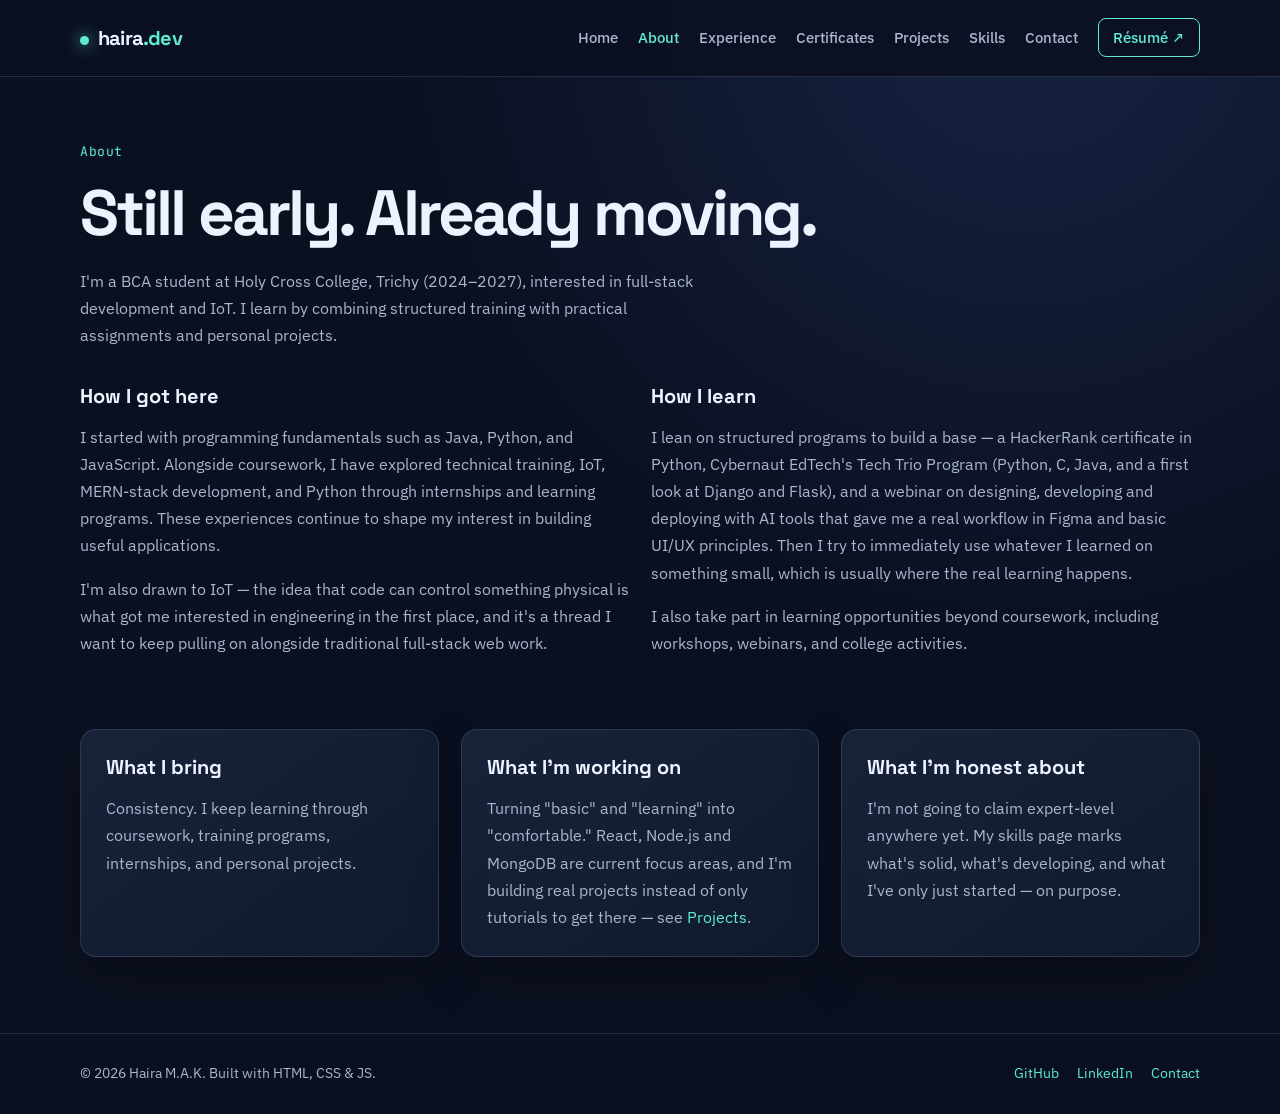
==== about.html @ 20e8e311 "Add files via upload" ====
<!DOCTYPE html>
<html lang="en">
<head>
<meta charset="UTF-8" />
<meta name="viewport" content="width=device-width, initial-scale=1.0" />
<title>About — Haira M.A.K</title>
<link rel="preconnect" href="https://fonts.googleapis.com">
<link rel="preconnect" href="https://fonts.gstatic.com" crossorigin>
<link href="https://fonts.googleapis.com/css2?family=Space+Grotesk:wght@500;600;700&family=IBM+Plex+Sans:wght@400;500;600&family=JetBrains+Mono:wght@400;500;600&display=swap" rel="stylesheet">
<link rel="stylesheet" href="style.css" />
</head>
<body>

<nav class="site-nav">
  <div class="container">
    <a href="index.html" class="brand"><span class="dot"></span>haira<span class="path">.dev</span></a>
    <button class="nav-toggle" aria-label="Toggle navigation" aria-expanded="false">☰</button>
    <ul class="nav-links">
      <li><a href="index.html">Home</a></li>
      <li><a href="about.html" class="active">About</a></li>
      <li><a href="experience.html">Experience</a></li>
      <li><a href="certificates.html">Certificates</a></li>
      <li><a href="projects.html">Projects</a></li>
      <li><a href="skills.html">Skills</a></li>
      <li><a href="contact.html">Contact</a></li>
      <li><a href="resume.html" class="nav-cta" target="_blank" rel="noopener">Résumé ↗</a></li>
    </ul>
  </div>
</nav>

<section style="padding-top:64px;">
  <div class="container">
    <div class="section-head reveal">
      <div class="eyebrow">About</div>
      <h1>Still early. Already moving.</h1>
      <p style="max-width:64ch;">
        I'm a BCA student at Holy Cross College, Trichy (2024–2027), interested in full-stack development and IoT.
        I learn by combining structured training with practical assignments and personal projects.
      </p>
    </div>

    <div class="grid grid-2 reveal">
      <div>
        <h3>How I got here</h3>
        <p>
          I started with programming fundamentals such as Java, Python, and JavaScript. Alongside coursework,
          I have explored technical training, IoT, MERN-stack development, and Python through internships
          and learning programs. These experiences continue to shape my interest in building useful applications.
        </p>
        <p>
          I'm also drawn to IoT — the idea that code can control something physical is what got me interested in
          engineering in the first place, and it's a thread I want to keep pulling on alongside traditional
          full-stack web work.
        </p>
      </div>
      <div>
        <h3>How I learn</h3>
        <p>
          I lean on structured programs to build a base — a HackerRank certificate in Python, Cybernaut EdTech's
          Tech Trio Program (Python, C, Java, and a first look at Django and Flask), and a webinar on designing,
          developing and deploying with AI tools that gave me a real workflow in Figma and basic UI/UX principles.
          Then I try to immediately use whatever I learned on something small, which is usually where the real
          learning happens.
        </p>
        <p>
          I also take part in learning opportunities beyond coursework, including workshops,
          webinars, and college activities.
        </p>
      </div>
    </div>

    <div class="grid grid-3" style="margin-top:56px;">
      <div class="card reveal">
        <h3>What I bring</h3>
        <p>Consistency. I keep learning through coursework, training programs, internships, and personal projects.</p>
      </div>
      <div class="card reveal">
        <h3>What I'm working on</h3>
        <p>Turning "basic" and "learning" into "comfortable." React, Node.js and MongoDB are current focus areas, and I'm building real projects instead of only tutorials to get there — see <a href="projects.html" style="color:var(--accent-cyan);">Projects</a>.</p>
      </div>
      <div class="card reveal">
        <h3>What I'm honest about</h3>
        <p>I'm not going to claim expert-level anywhere yet. My skills page marks what's solid, what's developing, and what I've only just started — on purpose.</p>
      </div>
    </div>
  </div>
</section>

<footer>
  <div class="container">
    <span>© <span id="year"></span> Haira M.A.K. Built with HTML, CSS &amp; JS.</span>
    <div class="footer-links">
      <a href="https://github.com/HxGalaxy-offical" target="_blank" rel="noopener">GitHub</a>
      <a href="https://linkedin.com/in/haira-m-a-k" target="_blank" rel="noopener">LinkedIn</a>
      <a href="contact.html">Contact</a>
    </div>
  </div>
</footer>

<script src="js/script.js"></script>
<script>document.getElementById('year').textContent = new Date().getFullYear();</script>
</body>
</html>
---- style.css ----
/* Haira M.A.K — Portfolio Stylesheet */
:root {
  --bg: #0b1020;
  --surface: #121a2e;
  --surface-light: #19243b;
  --text: #edf2ff;
  --muted: #aab6ce;
  --line: rgba(180, 196, 230, .16);
  --accent-cyan: #5eead4;
  --accent-violet: #9b8cff;
  --accent-amber: #f5b942;
  --shadow: 0 18px 50px rgba(0,0,0,.22);
}
* { box-sizing: border-box; }
html { scroll-behavior: smooth; }
body {
  margin: 0;
  background: radial-gradient(circle at 80% 0%, #172344 0, var(--bg) 42%);
  color: var(--text);
  font-family: "IBM Plex Sans", Arial, sans-serif;
  line-height: 1.7;
}
a { color: var(--accent-cyan); text-decoration: none; }
a:hover { color: #fff; }
p { color: var(--muted); margin: 0 0 1rem; }
h1,h2,h3,h4 { font-family: "Space Grotesk", Arial, sans-serif; line-height: 1.2; margin: 0 0 1rem; }
h1 { font-size: clamp(2.2rem, 5vw, 4.4rem); letter-spacing: -.045em; }
h2 { font-size: clamp(1.8rem, 3vw, 2.6rem); }
h3 { font-size: 1.25rem; }
.container { width: min(1120px, calc(100% - 40px)); margin-inline: auto; }
section { padding: 76px 0; }
.site-nav {
  position: sticky; top: 0; z-index: 100;
  background: rgba(11,16,32,.88); backdrop-filter: blur(16px);
  border-bottom: 1px solid var(--line);
}
.site-nav .container { min-height: 76px; display: flex; align-items: center; justify-content: space-between; gap: 24px; }
.brand { color: var(--text); font: 700 1.25rem "Space Grotesk", sans-serif; letter-spacing: -.04em; }
.brand .path { color: var(--accent-cyan); }
.dot { display: inline-block; width: 9px; height: 9px; margin-right: 9px; border-radius: 50%; background: var(--accent-cyan); box-shadow: 0 0 16px var(--accent-cyan); }
.nav-links { display: flex; align-items: center; gap: 20px; list-style: none; margin: 0; padding: 0; }
.nav-links a { color: var(--muted); font-size: .92rem; font-weight: 500; }
.nav-links a:hover, .nav-links a.active { color: var(--accent-cyan); }
.nav-links .nav-cta { border: 1px solid var(--accent-cyan); padding: 9px 14px; border-radius: 8px; color: var(--accent-cyan); }
.nav-toggle { display: none; background: transparent; border: 1px solid var(--line); color: var(--text); border-radius: 8px; padding: 7px 11px; font-size: 1.2rem; }
.hero { min-height: 620px; display: grid; grid-template-columns: 1.35fr .65fr; align-items: center; gap: 70px; padding-block: 90px; }
.hero-kicker, .eyebrow, .project-status, .timeline-date, .role-line {
  font-family: "JetBrains Mono", monospace; color: var(--accent-cyan); font-size: .82rem; letter-spacing: .04em;
}
.hero-kicker { margin-bottom: 22px; }
.hero h1 { max-width: 850px; }
.role-line { min-height: 30px; margin: 18px 0; color: var(--accent-amber); }
.hero-photo { position: relative; display: grid; place-items: center; width: min(100%, 340px); aspect-ratio: 1; margin: auto; border: 1px solid rgba(94,234,212,.3); border-radius: 50%; background: radial-gradient(circle, #23385a, #10182b 70%); box-shadow: 0 0 80px rgba(94,234,212,.12); }
.avatar-mono { font: 700 6rem "Space Grotesk", sans-serif; color: var(--accent-cyan); }
.hero-photo svg { position: absolute; inset: 0; width: 100%; height: 100%; }
.btn-row { display: flex; flex-wrap: wrap; gap: 12px; margin: 28px 0; }
.btn { display: inline-flex; align-items: center; justify-content: center; padding: 12px 19px; border: 1px solid var(--line); border-radius: 9px; color: var(--text); font-weight: 600; transition: .2s; }
.btn:hover { transform: translateY(-2px); border-color: var(--accent-cyan); }
.btn-primary { background: var(--accent-cyan); border-color: var(--accent-cyan); color: #07151b; }
.btn-primary:hover { color: #07151b; background: #8ff5e4; }
.stat-row { display: flex; flex-wrap: wrap; gap: 28px; margin-top: 38px; }
.stat { display: flex; flex-direction: column; }
.stat b { color: var(--text); font: 700 1.6rem "Space Grotesk", sans-serif; }
.stat span { color: var(--muted); font-size: .85rem; }
.section-head { margin-bottom: 34px; }
.section-head .eyebrow { margin-bottom: 12px; }
.section-head p { max-width: 70ch; }
.grid { display: grid; gap: 22px; }
.grid-2 { grid-template-columns: repeat(2, minmax(0,1fr)); }
.grid-3 { grid-template-columns: repeat(3, minmax(0,1fr)); }
.card, .skill-category, .skill-visual, .contact-link, .editme-block {
  background: linear-gradient(145deg, rgba(25,36,59,.94), rgba(17,26,45,.94));
  border: 1px solid var(--line); border-radius: 16px; padding: 25px; box-shadow: var(--shadow);
}
.card { height: 100%; }
.card h3 { color: var(--text); }
.card p:last-child { margin-bottom: 0; }
.tag { display: inline-block; margin: 5px 5px 0 0; padding: 5px 10px; border-radius: 999px; background: rgba(170,182,206,.1); color: var(--muted); font-size: .78rem; }
.tag-cyan { color: var(--accent-cyan); background: rgba(94,234,212,.1); }
.tag-violet { color: var(--accent-violet); background: rgba(155,140,255,.12); }
.tag-amber { color: var(--accent-amber); background: rgba(245,185,66,.1); }
.skill-visual { max-width: 800px; }
.bar-row { display: grid; grid-template-columns: 110px 1fr 48px; align-items: center; gap: 14px; margin: 16px 0; color: var(--text); }
.bar-track { height: 9px; overflow: hidden; border-radius: 99px; background: #29344c; }
.bar-fill { width: 0; height: 100%; border-radius: inherit; background: linear-gradient(90deg, var(--accent-violet), var(--accent-cyan)); transition: width 1s ease; }
.bar-pct, .level { color: var(--accent-cyan); font: .8rem "JetBrains Mono", monospace; }
.skill-category { margin: 22px 0; }
.skill-item { padding: 15px 0; }
.skill-item-head { display: flex; justify-content: space-between; gap: 12px; margin-bottom: 10px; }
.skill-source { color: var(--muted); font-size: .88rem; margin-top: 9px; }
.timeline { border-left: 1px solid rgba(94,234,212,.4); margin-left: 10px; padding-left: 28px; }
.timeline-item { position: relative; padding: 0 0 34px; }
.timeline-item::before { content: ""; position: absolute; left: -35px; top: 5px; width: 12px; height: 12px; border-radius: 50%; background: var(--accent-cyan); box-shadow: 0 0 15px rgba(94,234,212,.5); }
.timeline-item.current h3 { color: var(--accent-cyan); }
.timeline-org, .cert-issuer { color: var(--accent-violet); font-weight: 600; margin: -6px 0 10px; }
.timeline-item ul, .feature-list { color: var(--muted); padding-left: 22px; }
.filter-bar { display: flex; flex-wrap: wrap; gap: 9px; margin-bottom: 26px; }
.filter-btn { padding: 9px 14px; border: 1px solid var(--line); border-radius: 999px; background: transparent; color: var(--muted); cursor: pointer; }
.filter-btn:hover, .filter-btn.active { color: #07151b; background: var(--accent-cyan); border-color: var(--accent-cyan); }
.cert-icon { font-size: 2.2rem; margin: 10px 0; }
.cert-badge { display: inline-block; padding: 5px 10px; border-radius: 99px; background: rgba(155,140,255,.14); color: var(--accent-violet); font-size: .78rem; }
.cert-badge.winner { color: var(--accent-amber); background: rgba(245,185,66,.12); }
.cert-badge.participation { color: var(--accent-cyan); background: rgba(94,234,212,.1); }
.cert-meta, .project-note { color: var(--muted); font-size: .86rem; margin-top: 14px; }
.project-status { margin-bottom: 15px; }
.project-stack { margin-top: 16px; }
.contact-grid { display: grid; grid-template-columns: 1.1fr .9fr; gap: 35px; align-items: start; }
.form-group { margin-bottom: 17px; }
.form-group label { display: block; color: var(--text); margin-bottom: 7px; font-weight: 600; }
input, textarea, select { width: 100%; padding: 13px 14px; border: 1px solid var(--line); border-radius: 9px; background: #0c1425; color: var(--text); font: inherit; outline: none; }
input:focus, textarea:focus, select:focus { border-color: var(--accent-cyan); box-shadow: 0 0 0 3px rgba(94,234,212,.1); }
textarea { min-height: 140px; resize: vertical; }
.field-error { display: block; color: #ff8f9a; font-size: .82rem; }
.form-status { margin-top: 12px; color: var(--accent-cyan); }
.contact-links { display: grid; gap: 13px; }
.contact-link { display: flex; gap: 14px; align-items: center; color: var(--text); }
.contact-link .icon { font-size: 1.35rem; }
.contact-link .label { display: block; color: var(--muted); font-size: .8rem; }
.contact-link .value { display: block; overflow-wrap: anywhere; }
.editme, .editme-block { color: var(--accent-amber); }
.editme { border-bottom: 1px dashed var(--accent-amber); }
.editme-block { margin-top: 25px; border-style: dashed; color: var(--muted); }
.editme-title { color: var(--accent-amber); font: .8rem "JetBrains Mono", monospace; margin-bottom: 8px; text-transform: uppercase; }
footer { border-top: 1px solid var(--line); padding: 28px 0; color: var(--muted); font-size: .88rem; }
footer .container { display: flex; justify-content: space-between; align-items: center; gap: 20px; }
.footer-links { display: flex; gap: 18px; }
.reveal { opacity: 1; transform: none; }
[hidden], .is-hidden { display: none !important; }
@media (max-width: 850px) {
  .nav-toggle { display: block; }
  .site-nav .container { flex-wrap: wrap; padding-block: 14px; }
  .nav-links { display: none; width: 100%; flex-direction: column; align-items: flex-start; padding: 10px 0 16px; }
  .nav-links.open { display: flex; }
  .hero { grid-template-columns: 1fr; gap: 45px; text-align: center; }
  .hero .btn-row, .stat-row { justify-content: center; }
  .hero-photo { width: min(75vw, 300px); }
  .grid-3 { grid-template-columns: repeat(2, minmax(0,1fr)); }
}
@media (max-width: 600px) {
  .container { width: min(100% - 28px, 1120px); }
  section { padding: 55px 0; }
  .grid-2, .grid-3, .contact-grid { grid-template-columns: 1fr; }
  .hero { min-height: auto; padding-block: 65px; }
  .bar-row { grid-template-columns: 82px 1fr 42px; gap: 8px; font-size: .85rem; }
  footer .container { flex-direction: column; align-items: flex-start; }
  .footer-links { flex-wrap: wrap; }
}
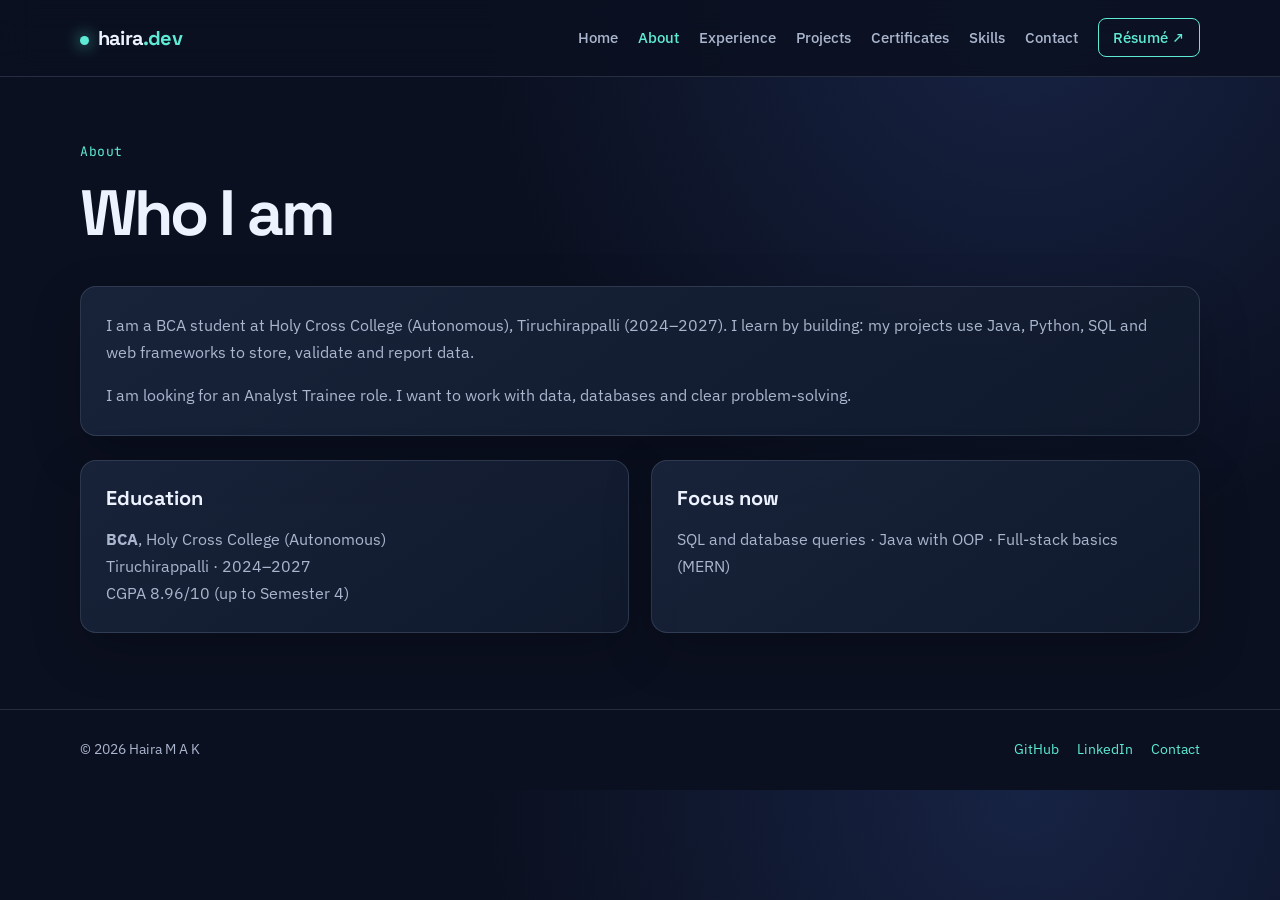
==== commit 2ba54477: "Rebuild portfolio with verified facts only - Remove untrue or unverified content (certificate scores" ====
--- a/about.html
+++ b/about.html
@@ -3,7 +3,7 @@
 <head>
 <meta charset="UTF-8" />
 <meta name="viewport" content="width=device-width, initial-scale=1.0" />
-<title>About — Haira M.A.K</title>
+<title>About — Haira M A K</title>
 <link rel="preconnect" href="https://fonts.googleapis.com">
 <link rel="preconnect" href="https://fonts.gstatic.com" crossorigin>
 <link href="https://fonts.googleapis.com/css2?family=Space+Grotesk:wght@500;600;700&family=IBM+Plex+Sans:wght@400;500;600&family=JetBrains+Mono:wght@400;500;600&display=swap" rel="stylesheet">
@@ -19,8 +19,8 @@
       <li><a href="index.html">Home</a></li>
       <li><a href="about.html" class="active">About</a></li>
       <li><a href="experience.html">Experience</a></li>
+      <li><a href="projects.html">Projects</a></li>
       <li><a href="certificates.html">Certificates</a></li>
-      <li><a href="projects.html">Projects</a></li>
       <li><a href="skills.html">Skills</a></li>
       <li><a href="contact.html">Contact</a></li>
       <li><a href="resume.html" class="nav-cta" target="_blank" rel="noopener">Résumé ↗</a></li>
@@ -30,74 +30,40 @@
 
 <section style="padding-top:64px;">
   <div class="container">
+
     <div class="section-head reveal">
       <div class="eyebrow">About</div>
-      <h1>Still early. Already moving.</h1>
-      <p style="max-width:64ch;">
-        I'm a BCA student at Holy Cross College, Trichy (2024–2027), interested in full-stack development and IoT.
-        I learn by combining structured training with practical assignments and personal projects.
-      </p>
+      <h1>Who I am</h1>
     </div>
-
+    <div class="card reveal" style="margin-bottom:24px;">
+      <p>I am a BCA student at Holy Cross College (Autonomous), Tiruchirappalli (2024–2027). I learn by building: my projects use Java, Python, SQL and web frameworks to store, validate and report data.</p>
+      <p>I am looking for an Analyst Trainee role. I want to work with data, databases and clear problem-solving.</p>
+    </div>
     <div class="grid grid-2 reveal">
-      <div>
-        <h3>How I got here</h3>
-        <p>
-          I started with programming fundamentals such as Java, Python, and JavaScript. Alongside coursework,
-          I have explored technical training, IoT, MERN-stack development, and Python through internships
-          and learning programs. These experiences continue to shape my interest in building useful applications.
-        </p>
-        <p>
-          I'm also drawn to IoT — the idea that code can control something physical is what got me interested in
-          engineering in the first place, and it's a thread I want to keep pulling on alongside traditional
-          full-stack web work.
-        </p>
+      <div class="card">
+        <h3>Education</h3>
+        <p><strong>BCA</strong>, Holy Cross College (Autonomous)<br>Tiruchirappalli · 2024–2027<br>CGPA 8.96/10 (up to Semester 4)</p>
       </div>
-      <div>
-        <h3>How I learn</h3>
-        <p>
-          I lean on structured programs to build a base — a HackerRank certificate in Python, Cybernaut EdTech's
-          Tech Trio Program (Python, C, Java, and a first look at Django and Flask), and a webinar on designing,
-          developing and deploying with AI tools that gave me a real workflow in Figma and basic UI/UX principles.
-          Then I try to immediately use whatever I learned on something small, which is usually where the real
-          learning happens.
-        </p>
-        <p>
-          I also take part in learning opportunities beyond coursework, including workshops,
-          webinars, and college activities.
-        </p>
+      <div class="card">
+        <h3>Focus now</h3>
+        <p>SQL and database queries · Java with OOP · Full-stack basics (MERN)</p>
       </div>
     </div>
 
-    <div class="grid grid-3" style="margin-top:56px;">
-      <div class="card reveal">
-        <h3>What I bring</h3>
-        <p>Consistency. I keep learning through coursework, training programs, internships, and personal projects.</p>
-      </div>
-      <div class="card reveal">
-        <h3>What I'm working on</h3>
-        <p>Turning "basic" and "learning" into "comfortable." React, Node.js and MongoDB are current focus areas, and I'm building real projects instead of only tutorials to get there — see <a href="projects.html" style="color:var(--accent-cyan);">Projects</a>.</p>
-      </div>
-      <div class="card reveal">
-        <h3>What I'm honest about</h3>
-        <p>I'm not going to claim expert-level anywhere yet. My skills page marks what's solid, what's developing, and what I've only just started — on purpose.</p>
-      </div>
-    </div>
   </div>
 </section>
 
 <footer>
   <div class="container">
-    <span>© <span id="year"></span> Haira M.A.K. Built with HTML, CSS &amp; JS.</span>
+    <span>© <span id="year"></span> Haira M A K</span>
     <div class="footer-links">
       <a href="https://github.com/HxGalaxy-offical" target="_blank" rel="noopener">GitHub</a>
-      <a href="https://linkedin.com/in/haira-m-a-k" target="_blank" rel="noopener">LinkedIn</a>
+      <a href="https://www.linkedin.com/in/haira-m-a-k-3885a2393/" target="_blank" rel="noopener">LinkedIn</a>
       <a href="contact.html">Contact</a>
     </div>
   </div>
 </footer>
 
 <script src="js/script.js"></script>
-<script>document.getElementById('year').textContent = new Date().getFullYear();</script>
 </body>
 </html>
